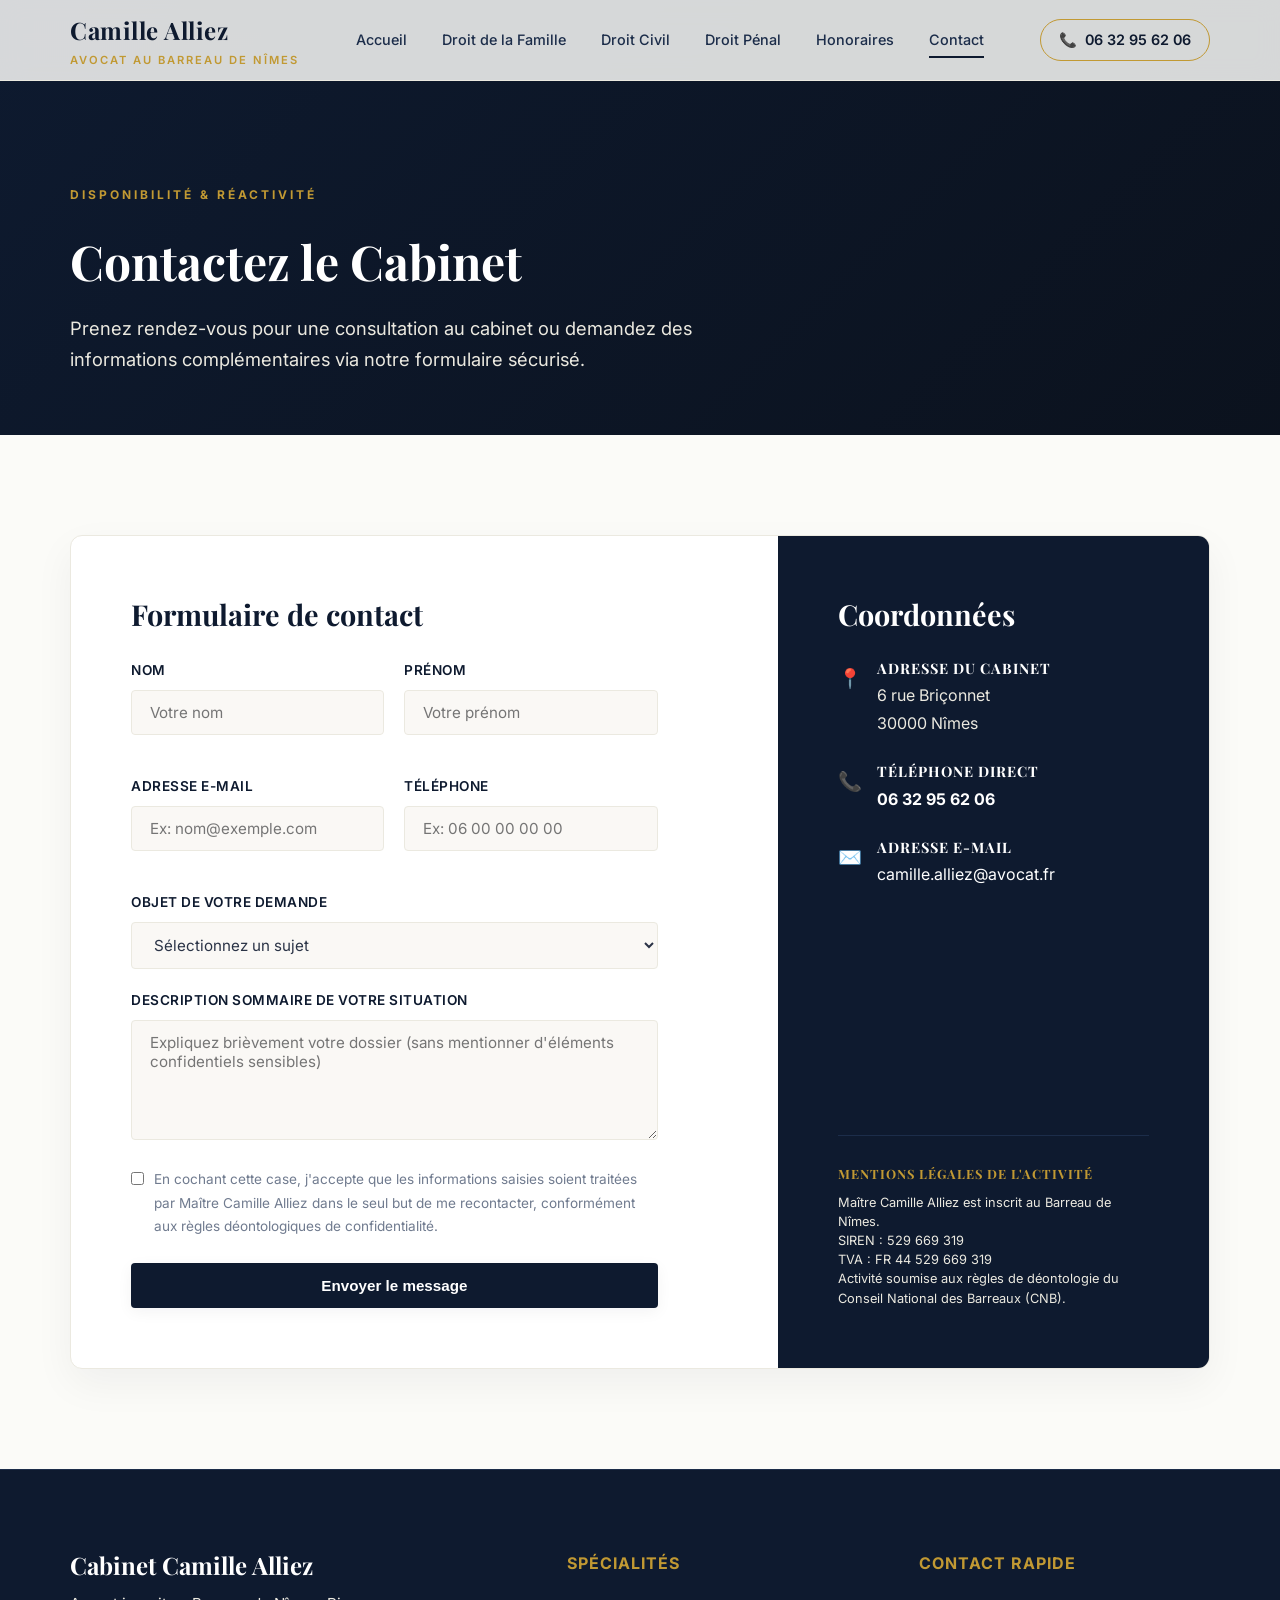
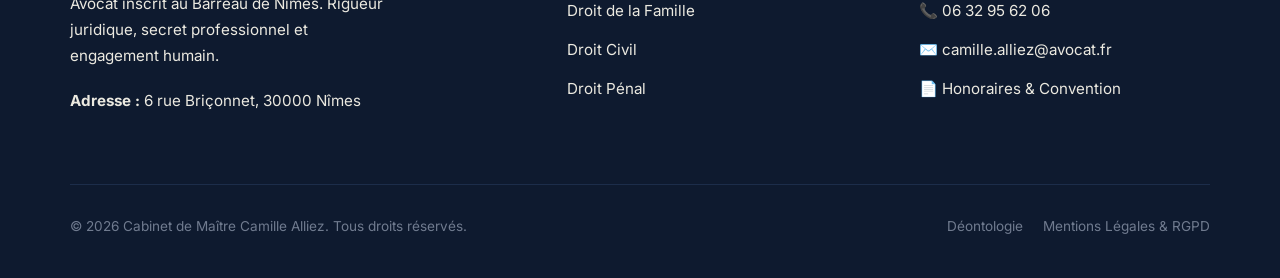
==== contact.html @ 2d6cb085 "Initial commit of Camille Alliez lawyer website" ====
<!DOCTYPE html>
<html lang="fr">
<head>
    <meta charset="UTF-8">
    <meta name="viewport" content="width=device-width, initial-scale=1.0">
    <meta name="description" content="Contactez le cabinet de Maître Camille Alliez à Nîmes. Téléphone : 06 32 95 62 06. Adresse : 6 rue Briçonnet, 30000 Nîmes. Email : camille.alliez@avocat.fr.">
    <title>Contact & Accès Cabinet Avocat Nîmes | Maître Camille Alliez</title>
    
    <!-- Google Fonts -->
    <link href="https://fonts.googleapis.com/css2?family=Inter:wght@300;400;500;600;700&family=Playfair+Display:ital,wght@0,400;0,600;0,700;1,400&display=swap" rel="stylesheet">
    
    <!-- CSS -->
    <link rel="stylesheet" href="css/style.css">
</head>
<body>

    <!-- STICKY HEADER -->
    <header class="header">
        <div class="container">
            <div class="nav-container">
                <a href="index.html" class="logo">
                    <span class="logo-title">Camille Alliez</span>
                    <span class="logo-sub">Avocat au Barreau de Nîmes</span>
                </a>
                
                <nav class="nav-menu">
                    <a href="index.html" class="nav-link">Accueil</a>
                    <a href="droit-de-la-famille.html" class="nav-link">Droit de la Famille</a>
                    <a href="droit-civil.html" class="nav-link">Droit Civil</a>
                    <a href="droit-penal.html" class="nav-link">Droit Pénal</a>
                    <a href="honoraires.html" class="nav-link">Honoraires</a>
                    <a href="contact.html" class="nav-link">Contact</a>
                </nav>
                
                <a href="tel:0632956206" class="btn-phone">
                    <span>📞</span> 06 32 95 62 06
                </a>
                
                <button class="burger" aria-label="Menu principal">
                    <span></span>
                    <span></span>
                    <span></span>
                </button>
            </div>
        </div>
    </header>

    <!-- PAGE HERO -->
    <section class="page-hero">
        <div class="container">
            <span class="hero-tag">Disponibilité & Réactivité</span>
            <h1>Contactez le Cabinet</h1>
            <p class="page-hero-desc">Prenez rendez-vous pour une consultation au cabinet ou demandez des informations complémentaires via notre formulaire sécurisé.</p>
        </div>
    </section>

    <!-- PAGE CONTENT (CONTACT GRID) -->
    <section class="section">
        <div class="container">
            <div class="contact-grid">
                
                <!-- Left side: Contact Form -->
                <div class="contact-form-section">
                    <h2 style="font-size: 1.8rem; margin-bottom: 25px; font-family: var(--font-serif);">Formulaire de contact</h2>
                    
                    <!-- Secure static form using FormSubmit (free static form handler) -->
                    <form id="contactForm" action="https://formsubmit.co/camille.alliez@avocat.fr" method="POST">
                        
                        <!-- FormSubmit Configuration -->
                        <input type="hidden" name="_subject" value="Nouveau message depuis le site web - Camille Alliez Avocat">
                        <input type="hidden" name="_next" value="https://camille-alliez-avocat.github.io/contact.html?status=success">
                        <input type="hidden" name="_captcha" value="true">
                        
                        <div class="form-group-grid">
                            <div class="form-group">
                                <label for="lastname" class="form-label">Nom</label>
                                <input type="text" id="lastname" name="lastname" class="form-control" required placeholder="Votre nom">
                            </div>
                            <div class="form-group">
                                <label for="firstname" class="form-label">Prénom</label>
                                <input type="text" id="firstname" name="firstname" class="form-control" required placeholder="Votre prénom">
                            </div>
                        </div>
                        
                        <div class="form-group-grid">
                            <div class="form-group">
                                <label for="email" class="form-label">Adresse e-mail</label>
                                <input type="email" id="email" name="email" class="form-control" required placeholder="Ex: nom@exemple.com">
                            </div>
                            <div class="form-group">
                                <label for="phone" class="form-label">Téléphone</label>
                                <input type="tel" id="phone" name="phone" class="form-control" required placeholder="Ex: 06 00 00 00 00">
                            </div>
                        </div>
                        
                        <div class="form-group">
                            <label for="subject" class="form-label">Objet de votre demande</label>
                            <select id="subject" name="subject" class="form-control" required>
                                <option value="" disabled selected>Sélectionnez un sujet</option>
                                <option value="Droit de la Famille">Droit de la Famille</option>
                                <option value="Droit Civil & Consommation">Droit Civil & de la Consommation</option>
                                <option value="Droit Pénal">Droit Pénal</option>
                                <option value="Autre demande">Autre demande</option>
                            </select>
                        </div>
                        
                        <div class="form-group">
                            <label for="message" class="form-label">Description sommaire de votre situation</label>
                            <textarea id="message" name="message" class="form-control" required placeholder="Expliquez brièvement votre dossier (sans mentionner d'éléments confidentiels sensibles)"></textarea>
                        </div>
                        
                        <div class="form-checkbox">
                            <input type="checkbox" id="rgpd" required>
                            <label for="rgpd">En cochant cette case, j'accepte que les informations saisies soient traitées par Maître Camille Alliez dans le seul but de me recontacter, conformément aux règles déontologiques de confidentialité.</label>
                        </div>
                        
                        <button type="submit" class="btn btn-primary" style="width: 100%;">Envoyer le message</button>
                    </form>
                </div>
                
                <!-- Right side: Contact Info -->
                <div class="contact-info-section">
                    <div>
                        <h3>Coordonnées</h3>
                        <div class="contact-details">
                            <div class="contact-detail-item">
                                <div class="contact-detail-icon">📍</div>
                                <div class="contact-detail-text">
                                    <h4>Adresse du cabinet</h4>
                                    <p>6 rue Briçonnet<br>30000 Nîmes</p>
                                </div>
                            </div>
                            <div class="contact-detail-item">
                                <div class="contact-detail-icon">📞</div>
                                <div class="contact-detail-text">
                                    <h4>Téléphone direct</h4>
                                    <p><a href="tel:0632956206" style="font-weight: 700; color: #ffffff;">06 32 95 62 06</a></p>
                                </div>
                            </div>
                            <div class="contact-detail-item">
                                <div class="contact-detail-icon">✉️</div>
                                <div class="contact-detail-text">
                                    <h4>Adresse E-mail</h4>
                                    <p><a href="mailto:camille.alliez@avocat.fr" style="color: #ffffff;">camille.alliez@avocat.fr</a></p>
                                </div>
                            </div>

                        </div>
                    </div>
                    
                    <div style="border-top: 1px solid var(--color-primary-light); padding-top: 30px; margin-top: 30px;">
                        <h4 style="color: var(--color-accent); font-size: 0.8rem; text-transform: uppercase; letter-spacing: 1px; margin-bottom: 10px;">Mentions légales de l'activité</h4>
                        <p style="font-size: 0.8rem; color: var(--color-border); line-height: 1.5;">
                            Maître Camille Alliez est inscrit au Barreau de Nîmes.<br>
                            SIREN : 529 669 319<br>
                            TVA : FR 44 529 669 319<br>
                            Activité soumise aux règles de déontologie du Conseil National des Barreaux (CNB).
                        </p>
                    </div>
                </div>
                
            </div>
        </div>
    </section>

    <!-- FOOTER SECTION -->
    <footer class="footer-section">
        <div class="container">
            <div class="footer-grid">
                <div class="footer-brand">
                    <h4>Cabinet Camille Alliez</h4>
                    <p>Avocat inscrit au Barreau de Nîmes. Rigueur juridique, secret professionnel et engagement humain.</p>
                    <p><strong>Adresse :</strong> 6 rue Briçonnet, 30000 Nîmes</p>
                </div>
                <div class="footer-links">
                    <h5>Spécialités</h5>
                    <ul class="footer-links-list">
                        <li><a href="droit-de-la-famille.html">Droit de la Famille</a></li>
                        <li><a href="droit-civil.html">Droit Civil</a></li>
                        <li><a href="droit-penal.html">Droit Pénal</a></li>
                    </ul>
                </div>
                <div class="footer-links">
                    <h5>Contact rapide</h5>
                    <ul class="footer-links-list">
                        <li><a href="tel:0632956206">📞 06 32 95 62 06</a></li>
                        <li><a href="mailto:camille.alliez@avocat.fr">✉️ camille.alliez@avocat.fr</a></li>
                        <li><a href="honoraires.html">📄 Honoraires & Convention</a></li>
                    </ul>
                </div>
            </div>
            <div class="footer-bottom">
                <p>&copy; 2026 Cabinet de Maître Camille Alliez. Tous droits réservés.</p>
                <div class="footer-legal-links">
                    <a href="honoraires.html">Déontologie</a>
                    <a href="contact.html">Mentions Légales & RGPD</a>
                </div>
            </div>
        </div>
    </footer>

    <!-- JS -->
    <script src="js/main.js"></script>
    
    <!-- Script for handling success states from FormSubmit -->
    <script>
        const urlParams = new URLSearchParams(window.location.search);
        if (urlParams.get('status') === 'success') {
            const formSection = document.querySelector('.contact-form-section');
            if (formSection) {
                formSection.innerHTML = `
                    <div style="text-align: center; padding: 40px 20px;">
                        <span style="font-size: 4rem; display: block; margin-bottom: 20px;">✓</span>
                        <h2 style="font-family: var(--font-serif); color: var(--color-primary); margin-bottom: 15px;">Message envoyé avec succès</h2>
                        <p style="color: var(--color-text-light); max-width: 500px; margin: 0 auto 25px auto;">Maître Camille Alliez vous recontactera dans les plus brefs délais pour faire le point sur votre demande.</p>
                        <a href="index.html" class="btn btn-secondary">Retour à l'accueil</a>
                    </div>
                `;
            }
        }
    </script>
</body>
</html>
---- css/style.css ----
/* ==========================================================================
   DESIGN SYSTEM - CABINET DE MAÎTRE CAMILLE ALLIEZ
   ========================================================================== */

:root {
    /* Color Palette */
    --color-bg: hsl(48, 30%, 98%);         /* Warm Cream */
    --color-card-bg: hsl(0, 0%, 100%);    /* Pure White */
    --color-primary: hsl(218, 55%, 12%);   /* Deep Navy */
    --color-primary-light: hsl(218, 45%, 20%);
    --color-accent: hsl(43, 58%, 48%);     /* Warm Antique Gold */
    --color-accent-hover: hsl(43, 58%, 38%);
    --color-text: hsl(220, 25%, 22%);      /* Charcoal */
    --color-text-light: hsl(218, 12%, 50%);/* Muted Slate Grey */
    --color-border: hsl(48, 20%, 90%);     /* Very Light Goldish Grey */
    --color-shadow: hsla(218, 55%, 12%, 0.05);

    /* Fonts */
    --font-serif: 'Playfair Display', serif;
    --font-sans: 'Inter', sans-serif;

    /* Transitions */
    --transition-smooth: all 0.35s cubic-bezier(0.25, 0.8, 0.25, 1);
    --transition-fast: all 0.15s ease;
}

/* ==========================================================================
   BASE STYLES
   ========================================================================== */

* {
    box-sizing: border-box;
    margin: 0;
    padding: 0;
}

html {
    scroll-behavior: smooth;
    font-size: 16px;
}

body {
    font-family: var(--font-sans);
    background-color: var(--color-bg);
    color: var(--color-text);
    line-height: 1.7;
    overflow-x: hidden;
    -webkit-font-smoothing: antialiased;
}

h1, h2, h3, h4 {
    font-family: var(--font-serif);
    color: var(--color-primary);
    line-height: 1.3;
    font-weight: 700;
}

a {
    color: inherit;
    text-decoration: none;
    transition: var(--transition-fast);
}

img {
    max-width: 100%;
    height: auto;
    display: block;
}

ul, ol {
    list-style: none;
}

/* ==========================================================================
   LAYOUT CONTAINERS
   ========================================================================== */

.container {
    max-width: 1200px;
    margin: 0 auto;
    padding: 0 30px;
}

.section {
    padding: 100px 0;
}

/* ==========================================================================
   GLASSMORPHISM HEADER & NAVIGATION
   ========================================================================== */

.header {
    position: fixed;
    top: 0;
    left: 0;
    width: 100%;
    z-index: 1000;
    background: hsla(48, 30%, 98%, 0.85);
    backdrop-filter: blur(12px);
    -webkit-backdrop-filter: blur(12px);
    border-bottom: 1px solid var(--color-border);
    transition: var(--transition-smooth);
}

.header.scrolled {
    background: hsla(218, 55%, 12%, 0.98);
    border-bottom-color: transparent;
}

.header.scrolled .logo,
.header.scrolled .nav-link,
.header.scrolled .btn-phone {
    color: #ffffff;
}

.header.scrolled .nav-link::after {
    background-color: var(--color-accent);
}

.nav-container {
    display: flex;
    justify-content: space-between;
    align-items: center;
    height: 80px;
}

.logo {
    display: flex;
    flex-direction: column;
    color: var(--color-primary);
}

.logo-title {
    font-family: var(--font-serif);
    font-size: 1.5rem;
    font-weight: 700;
    letter-spacing: 0.5px;
}

.logo-sub {
    font-size: 0.7rem;
    text-transform: uppercase;
    letter-spacing: 2px;
    font-weight: 600;
    color: var(--color-accent);
}

.nav-menu {
    display: flex;
    gap: 35px;
    align-items: center;
}

.nav-link {
    font-size: 0.9rem;
    font-weight: 500;
    color: var(--color-primary-light);
    position: relative;
    padding: 6px 0;
}

.nav-link::after {
    content: '';
    position: absolute;
    bottom: 0;
    left: 0;
    width: 0;
    height: 2px;
    background-color: var(--color-primary);
    transition: var(--transition-smooth);
}

.nav-link:hover::after,
.nav-link.active::after {
    width: 100%;
}

.btn-phone {
    display: flex;
    align-items: center;
    gap: 8px;
    font-weight: 600;
    font-size: 0.9rem;
    color: var(--color-primary);
    border: 1px solid var(--color-accent);
    padding: 8px 18px;
    border-radius: 50px;
    transition: var(--transition-smooth);
}

.btn-phone:hover {
    background-color: var(--color-accent);
    color: var(--color-primary) !important;
}

/* Mobile Menu Button */
.burger {
    display: none;
    cursor: pointer;
    background: transparent;
    border: none;
    flex-direction: column;
    gap: 6px;
}

.burger span {
    width: 25px;
    height: 2px;
    background-color: var(--color-primary);
    transition: var(--transition-smooth);
}

.header.scrolled .burger span {
    background-color: #ffffff;
}

/* ==========================================================================
   BUTTONS
   ========================================================================== */

.btn {
    display: inline-block;
    padding: 14px 30px;
    border-radius: 4px;
    font-weight: 600;
    font-size: 0.95rem;
    text-align: center;
    border: none;
    cursor: pointer;
    transition: var(--transition-smooth);
}

.btn-primary {
    background-color: var(--color-primary);
    color: #ffffff;
    box-shadow: 0 4px 15px var(--color-shadow);
}

.btn-primary:hover {
    background-color: var(--color-accent);
    color: var(--color-primary);
    transform: translateY(-2px);
    box-shadow: 0 6px 20px rgba(212, 175, 55, 0.3);
}

.btn-secondary {
    background-color: transparent;
    color: var(--color-primary);
    border: 1px solid var(--color-border);
}

.btn-secondary:hover {
    background-color: var(--color-card-bg);
    border-color: var(--color-accent);
    transform: translateY(-2px);
}

/* ==========================================================================
   HERO SECTION
   ========================================================================== */

.hero {
    position: relative;
    padding-top: 180px;
    padding-bottom: 100px;
    background: linear-gradient(135deg, hsl(48, 30%, 98%) 0%, hsl(48, 20%, 94%) 100%);
    overflow: hidden;
}

.hero-grid {
    display: grid;
    grid-template-columns: 1.2fr 0.8fr;
    gap: 60px;
    align-items: center;
}

.hero-tag {
    display: inline-block;
    font-size: 0.75rem;
    font-weight: 700;
    text-transform: uppercase;
    letter-spacing: 3px;
    color: var(--color-accent);
    margin-bottom: 15px;
}

.hero-title {
    font-size: 3.5rem;
    margin-bottom: 25px;
}

.hero-desc {
    font-size: 1.15rem;
    color: var(--color-text-light);
    margin-bottom: 35px;
    max-width: 550px;
}

.hero-actions {
    display: flex;
    gap: 20px;
    flex-wrap: wrap;
    margin-bottom: 40px;
}

.hero-features {
    display: flex;
    gap: 30px;
    border-top: 1px solid var(--color-border);
    padding-top: 30px;
}

.hero-feature-item {
    display: flex;
    flex-direction: column;
}

.hero-feature-num {
    font-family: var(--font-serif);
    font-size: 1.8rem;
    color: var(--color-primary);
    font-weight: 700;
}

.hero-feature-label {
    font-size: 0.8rem;
    text-transform: uppercase;
    letter-spacing: 1px;
    color: var(--color-text-light);
    font-weight: 600;
}

.hero-img-container {
    position: relative;
    border-radius: 12px;
    box-shadow: 0 20px 40px var(--color-shadow);
    border: 1px solid var(--color-border);
    overflow: hidden;
}

.hero-img-container::before {
    content: '';
    position: absolute;
    top: 0;
    left: 0;
    width: 100%;
    height: 100%;
    background: linear-gradient(to top, rgba(15, 30, 54, 0.4) 0%, transparent 50%);
    z-index: 1;
    pointer-events: none;
}

/* ==========================================================================
   BENTO GRID - AREAS OF EXPERTISE & BIOGRAPHY
   ========================================================================== */

.section-title-wrap {
    text-align: center;
    margin-bottom: 60px;
}

.section-tag {
    font-size: 0.75rem;
    font-weight: 700;
    text-transform: uppercase;
    letter-spacing: 3px;
    color: var(--color-accent);
    margin-bottom: 10px;
    display: inline-block;
}

.section-title {
    font-size: 2.5rem;
    max-width: 600px;
    margin: 0 auto;
}

.bento-grid {
    display: grid;
    grid-template-columns: repeat(3, 1fr);
    grid-template-rows: auto auto;
    gap: 25px;
}

.bento-card {
    background: var(--color-card-bg);
    border-radius: 12px;
    border: 1px solid var(--color-border);
    padding: 40px;
    box-shadow: 0 10px 30px var(--color-shadow);
    transition: var(--transition-smooth);
    display: flex;
    flex-direction: column;
    justify-content: space-between;
}

.bento-card:hover {
    transform: translateY(-5px);
    box-shadow: 0 15px 35px rgba(15, 30, 54, 0.08);
    border-color: var(--color-accent);
}

.bento-card.col-2 {
    grid-column: span 2;
}

.bento-card.row-2 {
    grid-row: span 2;
}

.bento-card-header {
    margin-bottom: 20px;
}

.bento-card-icon {
    width: 48px;
    height: 48px;
    background: hsl(48, 30%, 94%);
    border-radius: 8px;
    display: flex;
    align-items: center;
    justify-content: center;
    color: var(--color-accent);
    font-size: 1.5rem;
    margin-bottom: 20px;
}

.bento-card-title {
    font-size: 1.6rem;
    margin-bottom: 15px;
}

.bento-card-body p {
    color: var(--color-text-light);
    margin-bottom: 20px;
}

.bento-link {
    font-size: 0.85rem;
    font-weight: 600;
    text-transform: uppercase;
    letter-spacing: 1px;
    color: var(--color-accent);
    display: inline-flex;
    align-items: center;
    gap: 8px;
}

.bento-link:hover {
    color: var(--color-primary);
}

/* Specific Bio Bento card */
.bento-bio-wrap {
    display: flex;
    flex-direction: column;
    height: 100%;
    justify-content: center;
}

.bento-bio-quote {
    font-family: var(--font-serif);
    font-size: 1.35rem;
    color: var(--color-primary-light);
    font-style: italic;
    margin-bottom: 25px;
    position: relative;
}

.bento-bio-quote::before {
    content: '“';
    font-size: 4rem;
    color: var(--color-border);
    position: absolute;
    top: -30px;
    left: -20px;
    font-family: Georgia, serif;
    z-index: -1;
}

.bento-bio-list li {
    margin-bottom: 12px;
    display: flex;
    align-items: flex-start;
    gap: 10px;
    font-size: 0.95rem;
}

.bento-bio-list li::before {
    content: '•';
    color: var(--color-accent);
    font-weight: bold;
}

/* ==========================================================================
   SUBPAGES - HERO & DETAILS STYLE
   ========================================================================== */

.page-hero {
    padding-top: 180px;
    padding-bottom: 60px;
    background: linear-gradient(135deg, hsl(218, 55%, 12%) 0%, hsl(218, 45%, 8%) 100%);
    color: #ffffff;
}

.page-hero .logo-sub, 
.page-hero .hero-tag {
    color: var(--color-accent);
}

.page-hero h1 {
    color: #ffffff;
    font-size: 3rem;
    margin-top: 10px;
    margin-bottom: 20px;
}

.page-hero-desc {
    font-size: 1.15rem;
    color: var(--color-border);
    max-width: 700px;
}

.page-content-grid {
    display: grid;
    grid-template-columns: 2fr 1fr;
    gap: 60px;
    margin-top: 60px;
}

.main-article {
    background: var(--color-card-bg);
    border-radius: 12px;
    border: 1px solid var(--color-border);
    border-top: 4px solid var(--color-accent); /* Elegant top gold border */
    padding: 50px;
    box-shadow: 0 15px 35px var(--color-shadow);
}

.main-article h2 {
    font-size: 2rem;
    margin-top: 40px;
    margin-bottom: 25px;
    padding-bottom: 12px;
    border-bottom: 1px solid var(--color-border);
}

.main-article h2:first-of-type {
    margin-top: 0;
}

.main-article h3 {
    font-family: var(--font-serif);
    font-size: 1.35rem;
    color: var(--color-primary-light);
    margin-top: 30px;
    margin-bottom: 15px;
    font-weight: 600;
}

.main-article p {
    color: var(--color-text);
    margin-bottom: 22px;
    font-size: 1.05rem;
    line-height: 1.8;
}

.main-article ul {
    margin-left: 0;
    margin-bottom: 30px;
    display: flex;
    flex-direction: column;
    gap: 12px;
}

.main-article li {
    position: relative;
    padding-left: 28px;
    list-style-type: none;
    color: var(--color-text-light);
    font-size: 1rem;
    line-height: 1.6;
}

.main-article li::before {
    content: "—";
    position: absolute;
    left: 0;
    color: var(--color-accent);
    font-weight: 700;
}


.sidebar {
    display: flex;
    flex-direction: column;
    gap: 30px;
}

.widget {
    background: var(--color-card-bg);
    border-radius: 12px;
    border: 1px solid var(--color-border);
    padding: 30px;
    box-shadow: 0 10px 30px var(--color-shadow);
}

.widget-title {
    font-size: 1.3rem;
    margin-bottom: 20px;
}

.widget-contact-item {
    margin-bottom: 15px;
    font-size: 0.95rem;
}

.widget-contact-item.tel {
    font-size: 1.2rem;
    font-weight: 700;
    color: var(--color-primary);
}

/* ==========================================================================
   CONTACT FORM & ACCESS
   ========================================================================== */

.contact-grid {
    display: grid;
    grid-template-columns: 1.2fr 0.8fr;
    gap: 60px;
    background: var(--color-card-bg);
    border-radius: 12px;
    border: 1px solid var(--color-border);
    box-shadow: 0 15px 40px var(--color-shadow);
    overflow: hidden;
}

.contact-form-section {
    padding: 60px;
}

.contact-info-section {
    background-color: var(--color-primary);
    color: #ffffff;
    padding: 60px;
    display: flex;
    flex-direction: column;
    justify-content: space-between;
}

.contact-info-section h3 {
    color: #ffffff;
    font-size: 1.8rem;
    margin-bottom: 25px;
}

.contact-details {
    display: flex;
    flex-direction: column;
    gap: 25px;
}

.contact-detail-item {
    display: flex;
    align-items: flex-start;
    gap: 15px;
}

.contact-detail-icon {
    font-size: 1.2rem;
    color: var(--color-accent);
    margin-top: 3px;
}

.contact-detail-text h4 {
    color: #ffffff;
    font-size: 0.9rem;
    text-transform: uppercase;
    letter-spacing: 1px;
    margin-bottom: 5px;
}

.contact-detail-text p,
.contact-detail-text a {
    color: var(--color-border);
    font-size: 1rem;
}

/* Form Styles */
.form-group-grid {
    display: grid;
    grid-template-columns: 1fr 1fr;
    gap: 20px;
    margin-bottom: 20px;
}

.form-group {
    margin-bottom: 20px;
}

.form-label {
    display: block;
    font-size: 0.85rem;
    font-weight: 600;
    color: var(--color-primary);
    margin-bottom: 8px;
    text-transform: uppercase;
    letter-spacing: 0.5px;
}

.form-control {
    width: 100%;
    padding: 12px 18px;
    border-radius: 4px;
    border: 1px solid var(--color-border);
    background-color: #FAF8F5;
    color: var(--color-text);
    font-family: var(--font-sans);
    font-size: 0.95rem;
    transition: var(--transition-fast);
}

.form-control:focus {
    outline: none;
    border-color: var(--color-primary);
    background-color: #ffffff;
}

textarea.form-control {
    resize: vertical;
    min-height: 120px;
}

.form-checkbox {
    display: flex;
    align-items: flex-start;
    gap: 10px;
    font-size: 0.85rem;
    color: var(--color-text-light);
    margin-bottom: 25px;
}

.form-checkbox input {
    margin-top: 4px;
}

/* ==========================================================================
   FOOTER SECTION
   ========================================================================== */

.footer-section {
    background-color: var(--color-primary);
    color: #ffffff;
    padding: 80px 0 40px 0;
    border-top: 1px solid var(--color-primary-light);
}

.footer-grid {
    display: grid;
    grid-template-columns: 1.5fr 1fr 1fr;
    gap: 60px;
    margin-bottom: 50px;
}

.footer-brand h4 {
    color: #ffffff;
    font-family: var(--font-serif);
    font-size: 1.5rem;
    margin-bottom: 10px;
}

.footer-brand p {
    color: var(--color-border);
    font-size: 0.95rem;
    margin-bottom: 20px;
    max-width: 320px;
}

.footer-links h5 {
    font-size: 1rem;
    text-transform: uppercase;
    letter-spacing: 1px;
    color: var(--color-accent);
    margin-bottom: 20px;
}

.footer-links-list li {
    margin-bottom: 12px;
}

.footer-links-list a {
    color: var(--color-border);
    font-size: 0.95rem;
}

.footer-links-list a:hover {
    color: #ffffff;
}

.footer-bottom {
    border-top: 1px solid var(--color-primary-light);
    padding-top: 30px;
    display: flex;
    justify-content: space-between;
    align-items: center;
    font-size: 0.85rem;
    color: var(--color-text-light);
}

.footer-legal-links {
    display: flex;
    gap: 20px;
}

.footer-legal-links a:hover {
    color: #ffffff;
}

/* ==========================================================================
   RESPONSIVE MEDIA QUERIES
   ========================================================================== */

@media (max-width: 1024px) {
    .bento-grid {
        grid-template-columns: 1fr 1fr;
    }
    
    .bento-card.col-2 {
        grid-column: span 1;
    }
    
    .page-content-grid {
        grid-template-columns: 1fr;
        gap: 40px;
    }
    
    .hero-grid {
        grid-template-columns: 1fr;
        text-align: center;
        gap: 40px;
    }
    
    .hero-desc {
        margin-left: auto;
        margin-right: auto;
    }
    
    .hero-actions {
        justify-content: center;
    }
    
    .hero-features {
        justify-content: center;
    }
    
    .hero-img-container {
        max-width: 450px;
        margin: 0 auto;
    }
}

@media (max-width: 768px) {
    .section {
        padding: 60px 0;
    }
    
    .nav-menu {
        display: none; /* Mobile menu toggled by JS */
    }
    
    .burger {
        display: flex;
    }
    
    .hero-title {
        font-size: 2.5rem;
    }
    
    .bento-grid {
        grid-template-columns: 1fr;
    }
    
    .bento-card.row-2 {
        grid-row: span 1;
    }
    
    .contact-grid {
        grid-template-columns: 1fr;
    }
    
    .contact-form-section,
    .contact-info-section {
        padding: 40px;
    }
    
    .footer-grid {
        grid-template-columns: 1fr;
        gap: 40px;
    }
    
    .footer-bottom {
        flex-direction: column;
        gap: 15px;
        text-align: center;
    }
}
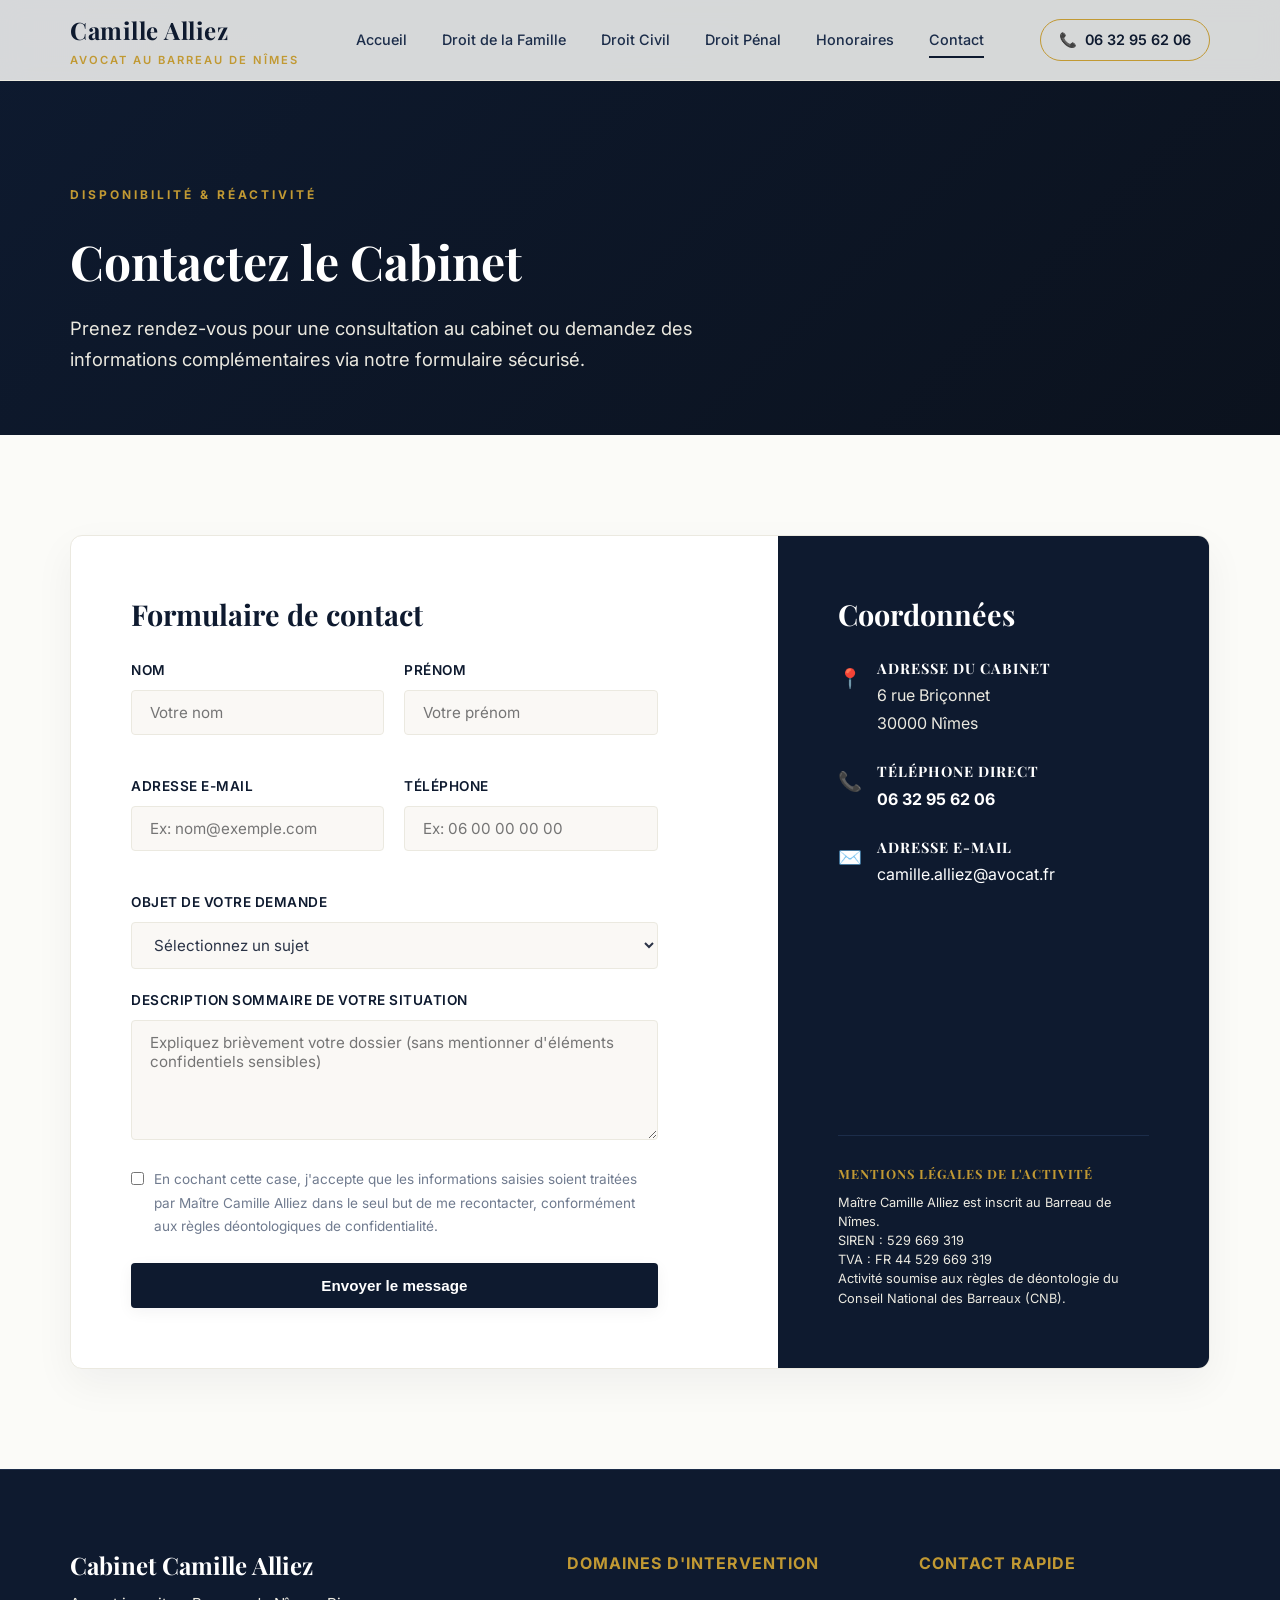
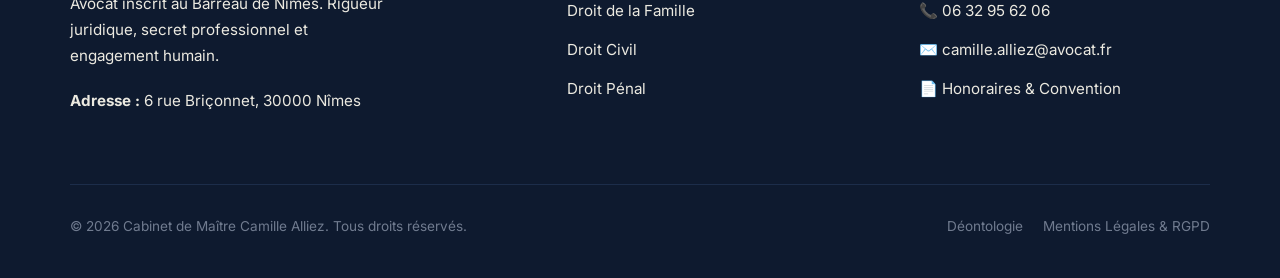
==== commit d3fb0369: "refactor: update text content (EDA & footer titles) - Removed 'EDA - Formatrice des avocats' mention" ====
--- a/contact.html
+++ b/contact.html
@@ -173,7 +173,7 @@
                     <p><strong>Adresse :</strong> 6 rue Briçonnet, 30000 Nîmes</p>
                 </div>
                 <div class="footer-links">
-                    <h5>Spécialités</h5>
+                    <h5>Domaines d'intervention</h5>
                     <ul class="footer-links-list">
                         <li><a href="droit-de-la-famille.html">Droit de la Famille</a></li>
                         <li><a href="droit-civil.html">Droit Civil</a></li>
